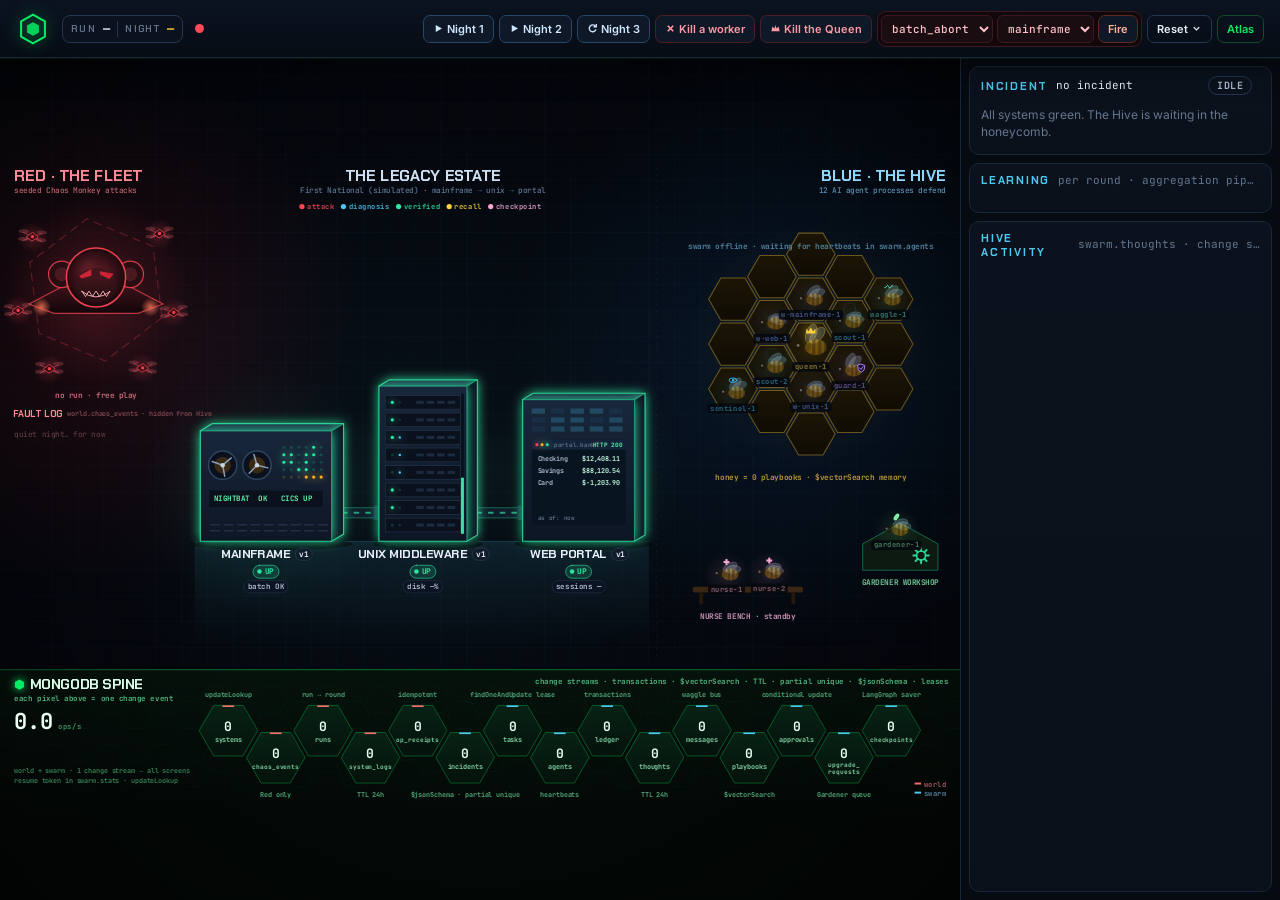
==== warroom/static/index.html @ 61276085 "War room: "Kill the Queen" button Next to "Kill a worker": POSTs /api/kill with {"agent": <queen hol" ====
<!doctype html>
<html lang="en">
<head>
<meta charset="utf-8">
<meta name="viewport" content="width=device-width, initial-scale=1">
<title>Legacy Siege · War Room</title>
<link rel="icon" href="data:image/svg+xml,%3Csvg xmlns='http://www.w3.org/2000/svg' viewBox='0 0 32 32'%3E%3Cpath d='M16 2l12 7v14l-12 7-12-7V9z' fill='%2300ed64'/%3E%3C/svg%3E">
<link rel="stylesheet" href="style.css">
</head>
<body>
<header id="topbar">
  <div class="brand">
    <svg class="logo" viewBox="0 0 40 40" aria-hidden="true">
      <path d="M20 3l14 8v18l-14 8-14-8V11z" fill="none" stroke="currentColor" stroke-width="2.4"/>
      <path d="M20 12l7 4v8l-7 4-7-4v-8z" fill="currentColor" opacity=".85"/>
    </svg>
    <div>
      <div class="title">LEGACY SIEGE</div>
      <div class="subtitle">The Hive vs the Chaos Monkey &middot; every state change flows through MongoDB</div>
    </div>
  </div>
  <div class="runchip" id="runchip"><span class="lbl">RUN</span><span id="run-id">&mdash;</span><span class="sep"></span><span class="lbl">NIGHT</span><span id="run-round">&mdash;</span><span id="run-scn" class="scn"></span></div>
  <div class="conn" id="conn"><i></i><span id="conn-text">connecting&hellip;</span></div>
  <nav class="controls">
    <button data-scn="bank-night-1" class="btn night"><svg class="ico" viewBox="0 0 16 16" aria-hidden="true"><path d="M4 3l9 5-9 5z" fill="currentColor"/></svg> Night 1</button>
    <button data-scn="bank-night-2" class="btn night"><svg class="ico" viewBox="0 0 16 16" aria-hidden="true"><path d="M4 3l9 5-9 5z" fill="currentColor"/></svg> Night 2</button>
    <button data-scn="bank-night-3" class="btn night"><svg class="ico" viewBox="0 0 16 16" aria-hidden="true"><path d="M12.5 5A5 5 0 1 0 13 9.5" stroke="currentColor" stroke-width="2" fill="none"/><path d="M13.5 1.5v4h-4" stroke="currentColor" stroke-width="2" fill="none"/></svg> Night 3 <small>replay</small></button>
    <button id="btn-kill" class="btn kill" title="SIGKILL the worker that just sent a step"><svg class="ico" viewBox="0 0 16 16" aria-hidden="true"><path d="M4 4l8 8M12 4l-8 8" stroke="currentColor" stroke-width="2.4" fill="none"/></svg> Kill a worker</button>
    <button id="btn-kill-queen" class="btn kill" title="SIGKILL the queen holding the crown; the standby queen should take over"><svg class="ico" viewBox="0 0 16 16" aria-hidden="true"><path d="M2 12l1.5-7 3 3L8 3l1.5 5 3-3L14 12z" fill="currentColor"/></svg> Kill the Queen</button>
    <div class="launcher">
      <select id="fault-sel" aria-label="fault"></select>
      <select id="target-sel" aria-label="target"></select>
      <button id="btn-fire" class="btn fire">Fire</button>
    </div>
    <div class="menu">
      <button class="btn ghost" id="btn-reset">Reset <svg class="ico" viewBox="0 0 16 16" aria-hidden="true"><path d="M4 6l4 4 4-4" stroke="currentColor" stroke-width="2" fill="none"/></svg></button>
      <div class="menu-pop" id="reset-pop">
        <button data-reset="next_round">Next round <small>keep playbooks + history</small></button>
        <button data-reset="full">Full reset <small>wipe everything</small></button>
      </div>
    </div>
    <button class="btn ghost atlas" id="btn-atlas">Atlas</button>
  </nav>
</header>

<main id="main">
  <section id="stage-wrap">
    <canvas id="stage"></canvas>
    <div id="captions" aria-live="polite"></div>
    <div id="tooltip" class="tooltip"></div>
  </section>

  <aside id="panel">
    <section class="card" id="incident-card">
      <div class="card-h"><span class="kicker">INCIDENT</span><span id="inc-id" class="mono">no incident</span><span id="inc-status" class="pill">idle</span><span id="inc-timer" class="timer mono"></span></div>
      <div id="inc-body" class="inc-body"><div class="empty">All systems green. The Hive is waiting in the honeycomb.</div></div>
    </section>
    <section class="card" id="recall-card" hidden>
      <div class="card-h"><span class="kicker gold">RECALL</span><span class="mono dim">$vectorSearch &middot; playbook_vec</span><span id="recall-used" class="pill"></span></div>
      <div id="recall-body"></div>
    </section>
    <section class="card" id="learn-card">
      <div class="card-h"><span class="kicker">LEARNING</span><span class="mono dim">per round &middot; aggregation pipeline</span><span id="speedup" class="pill"></span></div>
      <div id="learn-body"></div>
    </section>
    <section class="card" id="garden-card" hidden>
      <div class="card-h"><span class="kicker green">GARDENER</span><span id="upg-id" class="mono"></span><span id="upg-status" class="pill"></span></div>
      <div id="garden-body"></div>
    </section>
    <section class="card grow" id="activity-card">
      <div class="card-h"><span class="kicker">HIVE ACTIVITY</span><span class="mono dim">swarm.thoughts &middot; change stream</span></div>
      <ol id="activity"></ol>
    </section>
  </aside>
</main>

<div id="modal" class="modal" hidden>
  <div class="modal-box">
    <div class="modal-kicker" id="apr-kicker">QUEEN REQUESTS APPROVAL</div>
    <div class="modal-title" id="apr-title"></div>
    <div class="modal-desc" id="apr-desc"></div>
    <div class="modal-risk" id="apr-risk"></div>
    <div class="modal-meta" id="apr-meta"></div>
    <div class="modal-note" id="apr-note"></div>
    <div class="modal-actions">
      <button class="btn approve" id="apr-yes">Approve</button>
      <button class="btn deny" id="apr-no">Deny</button>
    </div>
    <div class="modal-foot mono">Beekeeper decision &rarr; <b>updateOne({_id, status:"pending"}, {$set:{status}})</b></div>
  </div>
</div>

<aside id="drawer" class="drawer" hidden>
  <div class="drawer-h"><div><div class="kicker">MongoDB DOCUMENT</div><div id="drawer-title" class="mono"></div></div><button class="x" id="drawer-x" aria-label="close">&times;</button></div>
  <div id="drawer-q" class="mono dim drawer-q"></div>
  <pre id="drawer-json" class="json"></pre>
</aside>

<div id="atlas" class="atlas-ov" hidden>
  <div class="atlas-h"><div><div class="kicker">MongoDB ATLAS &middot; LIVE COLLECTIONS</div><div class="atlas-sub mono" id="atlas-sub"></div></div><button class="x" id="atlas-x" aria-label="close">&times;</button></div>
  <div id="atlas-grid" class="atlas-grid"></div>
</div>

<script type="module" src="app.js"></script>
</body>
</html>
---- warroom/static/style.css ----
/* Legacy Siege war room — dark cinematic ops look. Fonts are vendored (no CDN). */
@font-face { font-family: "Inter"; font-weight: 400; src: url(vendor/fonts/inter-latin-400-normal.woff2) format("woff2"); font-display: swap; }
@font-face { font-family: "Inter"; font-weight: 500; src: url(vendor/fonts/inter-latin-500-normal.woff2) format("woff2"); font-display: swap; }
@font-face { font-family: "Inter"; font-weight: 600; src: url(vendor/fonts/inter-latin-600-normal.woff2) format("woff2"); font-display: swap; }
@font-face { font-family: "Inter"; font-weight: 700; src: url(vendor/fonts/inter-latin-700-normal.woff2) format("woff2"); font-display: swap; }
@font-face { font-family: "Inter"; font-weight: 800; src: url(vendor/fonts/inter-latin-800-normal.woff2) format("woff2"); font-display: swap; }
@font-face { font-family: "JetBrains Mono"; font-weight: 400; src: url(vendor/fonts/jetbrains-mono-latin-400-normal.woff2) format("woff2"); font-display: swap; }
@font-face { font-family: "JetBrains Mono"; font-weight: 500; src: url(vendor/fonts/jetbrains-mono-latin-500-normal.woff2) format("woff2"); font-display: swap; }
@font-face { font-family: "JetBrains Mono"; font-weight: 700; src: url(vendor/fonts/jetbrains-mono-latin-700-normal.woff2) format("woff2"); font-display: swap; }
@font-face { font-family: "Chakra Petch"; font-weight: 500; src: url(vendor/fonts/chakra-petch-latin-500-normal.woff2) format("woff2"); font-display: swap; }
@font-face { font-family: "Chakra Petch"; font-weight: 600; src: url(vendor/fonts/chakra-petch-latin-600-normal.woff2) format("woff2"); font-display: swap; }
@font-face { font-family: "Chakra Petch"; font-weight: 700; src: url(vendor/fonts/chakra-petch-latin-700-normal.woff2) format("woff2"); font-display: swap; }

:root {
  --bg: #04070d;
  --bg2: #0a111c;
  --panel: #0b121d;
  --panel2: #0f1826;
  --line: #1a2738;
  --line2: #243650;
  --ink: #e8eef8;
  --ink2: #a9b8cc;
  --muted: #64768e;
  --red: #ff4757;
  --red2: #ff7a59;
  --amber: #ffb020;
  --green: #2ee6a0;
  --mongo: #00ed64;
  --blue: #4cc9f0;
  --violet: #b388ff;
  --gold: #ffd23f;
  --display: "Chakra Petch", "Inter", system-ui, sans-serif;
  --ui: "Inter", system-ui, -apple-system, "Segoe UI", sans-serif;
  --mono: "JetBrains Mono", ui-monospace, "Liberation Mono", monospace;
  --topbar: 58px;
  --panel-w: clamp(340px, 23vw, 450px);
  color-scheme: dark;
}

* { box-sizing: border-box; }
html, body { margin: 0; height: 100%; background: var(--bg); color: var(--ink); font: 13px/1.4 var(--ui); overflow: hidden; }
button, select { font: inherit; color: inherit; }
.mono { font-family: var(--mono); }
.dim { color: var(--muted); }
[hidden] { display: none !important; }

/* ---------------------------------------------------------------- top bar */
#topbar {
  height: var(--topbar); display: flex; align-items: center; gap: 18px; padding: 0 16px;
  background: linear-gradient(180deg, #0b1320, #070c15); border-bottom: 1px solid var(--line);
  box-shadow: 0 1px 0 rgba(0, 237, 100, .08), 0 8px 30px rgba(0, 0, 0, .5); position: relative; z-index: 5;
}
.brand { display: flex; align-items: center; gap: 10px; min-width: 0; }
.logo { width: 34px; height: 34px; color: var(--mongo); filter: drop-shadow(0 0 8px rgba(0, 237, 100, .5)); flex: none; }
.title { font: 700 22px/1 var(--display); letter-spacing: .16em; white-space: nowrap; }
.subtitle { font-size: 11px; color: var(--muted); margin-top: 3px; white-space: nowrap; }
.runchip {
  display: flex; align-items: center; gap: 7px; padding: 6px 12px; border: 1px solid var(--line2); border-radius: 8px;
  background: var(--panel); font: 600 14px var(--mono); white-space: nowrap;
}
.runchip .lbl { font: 600 10px var(--display); letter-spacing: .14em; color: var(--muted); }
.runchip .sep { width: 1px; height: 16px; background: var(--line2); }
.runchip .scn { color: var(--muted); font-size: 11px; font-weight: 400; }
.runchip #run-round { color: var(--gold); }
.conn { display: flex; align-items: center; gap: 7px; font: 500 11px var(--mono); color: var(--muted); white-space: nowrap; }
.conn i { width: 9px; height: 9px; border-radius: 50%; background: var(--muted); }
.conn.live i { background: var(--mongo); box-shadow: 0 0 10px var(--mongo); animation: blink 2s infinite; }
.conn.live { color: #9be8bc; }
.conn.down i { background: var(--red); }
@keyframes blink { 50% { opacity: .45; } }

.controls { margin-left: auto; display: flex; align-items: center; gap: 8px; }
.btn {
  border: 1px solid var(--line2); background: var(--panel2); padding: 7px 12px; border-radius: 7px; cursor: pointer;
  font: 600 12px var(--ui); white-space: nowrap; transition: background .15s, border-color .15s, box-shadow .15s;
}
.btn small { font-weight: 400; color: var(--muted); }
.btn .ico { width: 11px; height: 11px; vertical-align: -1px; }
.btn:hover { border-color: #3a5577; background: #142236; }
.btn:active { transform: translateY(1px); }
.btn.night { border-color: #27466a; color: #cfe6ff; }
.btn.kill { border-color: #4a2026; color: #ff9aa4; }
.btn.kill.armed { border-color: var(--red); color: #fff; background: #3a0d14; box-shadow: 0 0 0 1px var(--red), 0 0 22px rgba(255, 71, 87, .55); animation: armed 1s infinite; }
@keyframes armed { 50% { box-shadow: 0 0 0 1px var(--red), 0 0 6px rgba(255, 71, 87, .3); } }
.btn.fire { border-color: #5a2a1c; color: #ffb199; }
.btn.ghost { background: transparent; }
.btn.atlas { color: var(--mongo); border-color: #13492c; }
.launcher { display: flex; gap: 4px; padding: 3px; border: 1px solid #3a1a1f; border-radius: 9px; background: #12080c; }
.launcher select { background: #1a0d12; border: 1px solid #3a1a1f; border-radius: 6px; padding: 5px 6px; font: 500 11px var(--mono); color: #ffc2c8; }
.menu { position: relative; }
.menu-pop { position: absolute; right: 0; top: calc(100% + 6px); background: var(--panel2); border: 1px solid var(--line2); border-radius: 9px; padding: 5px; display: none; min-width: 230px; box-shadow: 0 10px 30px rgba(0,0,0,.6); }
.menu.open .menu-pop { display: block; }
.menu-pop button { display: block; width: 100%; text-align: left; padding: 8px 10px; background: none; border: 0; border-radius: 6px; cursor: pointer; font-weight: 600; }
.menu-pop button small { display: block; font-weight: 400; color: var(--muted); }
.menu-pop button:hover { background: #18273b; }

/* ---------------------------------------------------------------- layout */
#main { display: flex; height: calc(100% - var(--topbar)); }
#stage-wrap { position: relative; flex: 1; min-width: 0; overflow: hidden; background: radial-gradient(ellipse at 50% 35%, #0b1626 0%, #05090f 70%); }
#stage { position: absolute; inset: 0; width: 100%; height: 100%; display: block; cursor: default; }
#panel { width: var(--panel-w); flex: none; display: flex; flex-direction: column; gap: 8px; padding: 8px; background: #060a11; border-left: 1px solid var(--line); overflow: hidden; }

/* ---------------------------------------------------------------- captions */
#captions { position: absolute; left: 0; right: 0; top: 14px; display: flex; flex-direction: column; align-items: center; gap: 6px; pointer-events: none; z-index: 3; }
.caption {
  font: 700 19px/1.1 var(--display); letter-spacing: .08em; padding: 9px 20px 9px 16px; border-radius: 6px; text-transform: uppercase;
  background: rgba(5, 9, 15, .96); border: 1px solid var(--line2); border-left: 4px solid var(--c, var(--blue)); color: #fff;
  box-shadow: 0 10px 40px rgba(0, 0, 0, .55), 0 0 30px color-mix(in srgb, var(--c, var(--blue)) 25%, transparent);
  animation: capIn .35s cubic-bezier(.2, 1.4, .4, 1) both; display: flex; align-items: baseline; gap: 12px; max-width: 90%;
}
.caption small { font: 500 12px var(--mono); letter-spacing: 0; text-transform: none; color: var(--ink2); }
.caption.out { animation: capOut .5s ease-in both; }
@keyframes capIn { from { opacity: 0; transform: translateY(-14px) scale(.96); } }
@keyframes capOut { to { opacity: 0; transform: translateY(-10px); } }

.tooltip { position: absolute; pointer-events: none; z-index: 4; background: rgba(8, 13, 22, .95); border: 1px solid var(--line2); border-radius: 6px; padding: 6px 9px; font: 500 11px var(--mono); color: var(--ink); opacity: 0; transition: opacity .1s; white-space: nowrap; }
.tooltip.on { opacity: 1; }

/* ---------------------------------------------------------------- cards */
.card { background: linear-gradient(180deg, var(--panel), #09101a); border: 1px solid var(--line); border-radius: 10px; padding: 9px 11px; flex: 0 1 auto; min-height: 0; position: relative; overflow: hidden; }
.card.grow { flex: 1 1 0; min-height: 96px; display: flex; flex-direction: column; overflow: hidden; }
.card-h { display: flex; align-items: center; gap: 8px; margin-bottom: 8px; font-size: 12px; min-width: 0; }
.card-h .mono { font-size: 11px; white-space: nowrap; overflow: hidden; text-overflow: ellipsis; }
.kicker { font: 700 11px var(--display); letter-spacing: .16em; color: var(--blue); }
.kicker.gold { color: var(--gold); }
.kicker.green { color: var(--green); }
.pill { margin-left: auto; font: 600 10px var(--mono); padding: 2px 8px; border-radius: 99px; border: 1px solid var(--line2); color: var(--ink2); text-transform: uppercase; letter-spacing: .04em; white-space: nowrap; }
.pill:empty { display: none; }
.pill.red { color: #ffd0d4; border-color: #7a2430; background: #2a0b10; }
.pill.amber { color: #ffe2a8; border-color: #6e4c10; background: #261a05; }
.pill.green { color: #c8ffe6; border-color: #145c40; background: #06231a; }
.pill.blue { color: #cdeeff; border-color: #1d4d68; background: #071d2a; }
.pill.gold { color: #fff1b8; border-color: #6b5713; background: #241d05; }
.timer { color: var(--ink2); font-size: 12px; }
.empty { color: var(--muted); font-size: 12px; padding: 4px 0; }

/* incident */
.inc-line { display: flex; flex-wrap: wrap; align-items: center; gap: 5px; color: var(--ink2); font-size: 13px; margin-bottom: 4px; }
.inc-line b { color: var(--ink); font-weight: 600; }
.chip { font: 600 11.5px var(--mono); padding: 1px 7px; border-radius: 5px; background: #111c2b; border: 1px solid var(--line2); color: var(--ink2); }
.chip.root { color: #ffd0d4; border-color: #7a2430; background: #22090d; }
.chip.walk { color: #cdeeff; border-color: #1d4d68; background: #08202e; }
.chip.skip { color: #fff1b8; border-color: #6b5713; background: #241d05; text-decoration: line-through; opacity: .8; }
.arrow { color: var(--muted); font-size: 11px; }
.handoff { margin: 6px 0 2px; font: 500 11px var(--mono); color: #f9c6e4; background: #1e0b18; border: 1px solid #5a2348; padding: 5px 8px; border-radius: 6px; }
.steps { list-style: none; margin: 6px 0 0; padding: 0; display: flex; flex-direction: column; gap: 4px; }
.step { position: relative; display: grid; grid-template-columns: 22px 1fr auto; gap: 1px 8px; align-items: center; padding: 5px 8px; border-radius: 7px; background: #0d1623; border: 1px solid var(--line); cursor: pointer; transition: border-color .3s, background .3s; overflow: hidden; }
.step:hover { border-color: #345; }
.step .n { font: 700 12px var(--mono); color: var(--muted); text-align: center; }
.step .op { font: 700 13px var(--mono); color: var(--ink); white-space: nowrap; overflow: hidden; text-overflow: ellipsis; }
.step .op i { font-style: normal; color: var(--muted); font-weight: 400; }
.step .track { display: flex; align-items: center; gap: 3px; }
.step .dot { width: 9px; height: 9px; border-radius: 50%; border: 1.5px solid #2b3e56; }
.step .dot.on { background: var(--blue); border-color: var(--blue); }
.step .dot.ok { background: var(--green); border-color: var(--green); box-shadow: 0 0 8px var(--green); }
.step .dot.bad { background: var(--red); border-color: var(--red); }
.step .bar { width: 10px; height: 1.5px; background: #2b3e56; }
.step .meta { grid-column: 2 / 4; font: 500 10.5px var(--mono); color: var(--muted); display: flex; gap: 8px; flex-wrap: wrap; }
.step .meta .destr { color: #ffb199; }
.step .meta .lie { color: var(--red); font-weight: 700; }
.step .lie-tag { font: 700 9.5px var(--mono); color: #ff8a95; border: 1px solid #7a2430; background: #2a0b10; border-radius: 4px; padding: 0 5px; margin-left: 6px; }
.step .ev { grid-column: 2 / 4; font: 500 10.5px var(--mono); color: #9ff3cf; background: #062018; border: 1px solid #0f4733; border-radius: 4px; padding: 2px 6px; white-space: nowrap; overflow: hidden; text-overflow: ellipsis; }
.step.verified { border-color: #145c40; background: #071a14; }
.step.sent { border-color: #1d4d68; }
.step.failed { border-color: #7a2430; }
.step.flash { animation: stepflash 1.2s ease-out; }
@keyframes stepflash { 0% { box-shadow: 0 0 0 2px var(--green), 0 0 30px var(--green); } }
.stamp {
  position: absolute; right: 10px; top: 50%; transform: translateY(-50%) rotate(-9deg);
  font: 700 21px/1 var(--display); letter-spacing: .06em; color: var(--red); border: 3px solid var(--red); border-radius: 6px;
  padding: 4px 10px; background: rgba(40, 4, 10, .85); text-shadow: 0 0 10px rgba(255, 71, 87, .7); box-shadow: 0 0 24px rgba(255, 71, 87, .45), inset 0 0 12px rgba(255, 71, 87, .3);
  animation: stamp .45s cubic-bezier(.3, 1.8, .5, 1) both; pointer-events: none; z-index: 2; white-space: nowrap;
}
.stamp.fade { animation: stampfade .8s ease-in both; }
@keyframes stamp { 0% { opacity: 0; transform: translateY(-50%) rotate(-20deg) scale(3.2); } 60% { opacity: 1; } }
@keyframes stampfade { to { opacity: .0; transform: translateY(-50%) rotate(-9deg) scale(.9); } }
.shake { animation: shake .35s; }
@keyframes shake { 20% { transform: translateX(-4px); } 40% { transform: translateX(4px); } 60% { transform: translateX(-2px); } 80% { transform: translateX(2px); } }

.quiet { padding: 2px 0 4px; }
.quiet .q-big { font: 700 20px var(--display); color: var(--green); letter-spacing: .04em; }
.quiet .q-sub { font: 500 11.5px var(--mono); color: var(--ink2); margin-top: 3px; }
.quiet .q-last { font: 500 11px var(--mono); color: var(--muted); margin-top: 3px; }

/* recall */
.recall-q { font: 500 11px var(--mono); color: var(--ink); background: #0d1623; border: 1px solid var(--line); border-radius: 6px; padding: 5px 8px; margin-bottom: 5px; white-space: nowrap; overflow: hidden; text-overflow: ellipsis; }
.recall-q b { color: var(--gold); font-weight: 600; }
.recall-f { font: 500 10.5px var(--mono); color: var(--muted); margin-bottom: 6px; white-space: nowrap; overflow: hidden; text-overflow: ellipsis; }
.hits { display: flex; flex-direction: column; gap: 3px; }
.hit { display: grid; grid-template-columns: 78px 1fr 46px auto; gap: 8px; align-items: center; font: 500 11px var(--mono); cursor: pointer; }
.hit .sb { height: 6px; border-radius: 3px; background: #172334; overflow: hidden; }
.hit .sb i { display: block; height: 100%; background: linear-gradient(90deg, #8a6d10, var(--gold)); border-radius: 3px; }
.hit.stale .sb i { background: #3b4656; }
.hit .tag { font-size: 10px; color: var(--muted); }
.hit .tag.ok { color: var(--green); }
.hit .tag.no { color: var(--red2); }
.recall-none { font: 500 11px var(--mono); color: var(--muted); }

/* learning */
#learn-body { display: grid; grid-template-columns: 1fr 1fr 1fr; gap: 6px; }
.tile { background: #0a121d; border: 1px solid var(--line); border-radius: 8px; padding: 6px 8px 5px; min-width: 0; }
.tile h4 { margin: 0; display: flex; justify-content: space-between; gap: 4px; font: 700 10px var(--display); letter-spacing: .1em; color: var(--muted); white-space: nowrap; }
.tile h4 em { font: 700 10px var(--mono); font-style: normal; color: var(--gold); letter-spacing: 0; }
.tile .big { font: 700 19px/1.25 var(--mono); color: var(--ink); white-space: nowrap; margin: 2px 0 0; overflow: hidden; text-overflow: clip; }
.tile .fx { font: 700 11px var(--mono); color: var(--gold); margin-bottom: 4px; white-space: nowrap; }
.tile .big s { color: var(--muted); font-size: 13px; text-decoration-thickness: 1.5px; }
.tile .big .arrow { font-size: 12px; margin: 0 3px; }
.tile .bars { display: flex; align-items: flex-end; gap: 4px; height: 26px; border-bottom: 1px solid #243650; }
.tile .bars span { position: relative; flex: 1; max-width: 26px; border-radius: 3px 3px 0 0; }
.tile .bars span b { position: absolute; left: 0; right: 0; bottom: -13px; text-align: center; font: 600 9px var(--mono); color: var(--muted); }
#learn-card { padding-bottom: 16px; }
.mini h4 { margin: 0 0 2px; font: 600 10px var(--display); letter-spacing: .12em; color: var(--muted); }
.mini svg { width: 100%; height: 66px; display: block; overflow: visible; }
.mini text { font: 600 10px var(--mono); fill: var(--ink2); }
.mini text.val { fill: var(--ink); font-size: 11px; }
.mini text.ax { fill: var(--muted); font-weight: 500; }

/* gardener */
.upg-steps { display: flex; gap: 2px; margin-bottom: 7px; }
.upg-steps span { flex: 1; font: 600 8.5px var(--mono); text-transform: uppercase; text-align: center; padding: 3px 0; border-radius: 3px; background: #0f1826; color: #4b5d74; letter-spacing: .02em; }
.upg-steps span.done { background: #0b2a1e; color: #8ff0c5; }
.upg-steps span.now { background: var(--green); color: #032015; box-shadow: 0 0 12px rgba(46, 230, 160, .5); }
.upg-line { display: flex; gap: 8px; align-items: center; font: 500 11px var(--mono); color: var(--ink2); margin-bottom: 6px; flex-wrap: wrap; }
.ver { font: 700 13px var(--mono); padding: 1px 8px; border-radius: 5px; background: #111c2b; border: 1px solid var(--line2); }
.ver.new { color: #032015; background: var(--green); border-color: var(--green); }
.diff { margin: 0; font: 500 10.5px/1.4 var(--mono); background: #070c14; border: 1px solid var(--line); border-radius: 6px; padding: 5px 8px; max-height: 108px; overflow: hidden; white-space: pre; }
.diff .add { color: #8ff0c5; }
.diff .del { color: #ff9aa4; }
.diff .hunk { color: var(--blue); }

/* activity */
#activity { list-style: none; margin: 0; padding: 0 2px 0 0; overflow: hidden; display: flex; flex-direction: column; gap: 4px; flex: 1; }
#activity li { display: grid; grid-template-columns: 18px 1fr; gap: 1px 7px; align-items: start; padding: 5px 6px; border-radius: 6px; background: #0b131e; border-left: 2px solid var(--c, #345); animation: actIn .4s ease-out both; }
#activity li .ic { grid-row: 1 / 3; color: var(--c, var(--ink2)); display: flex; justify-content: center; padding-top: 2px; }
#activity li .hd { display: flex; justify-content: space-between; gap: 8px; align-items: baseline; }
#activity li .who { font: 700 11.5px/16px var(--mono); color: var(--c, var(--ink2)); white-space: nowrap; }
#activity li .txt { font-size: 13px; color: var(--ink); line-height: 1.35; }
#activity li .t { font: 500 9.5px var(--mono); color: var(--muted); }
#activity li.reject { background: #1e070b; }
#activity li.reject .txt { color: #ffc2c8; font-weight: 600; }
#activity li.verify .txt { color: #c8ffe6; }
#activity li.recall { background: #1d1806; }
@keyframes actIn { from { opacity: 0; transform: translateX(16px); background: #1a2a40; } }

/* ---------------------------------------------------------------- modal */
.modal { position: fixed; inset: 0; z-index: 20; display: grid; place-items: center; background: radial-gradient(ellipse at center, rgba(40, 30, 0, .45), rgba(0, 0, 0, .35)); animation: fadeIn .25s; }
.modal-box { width: min(640px, 92vw); background: linear-gradient(180deg, #17130a, #0b0905); border: 2px solid var(--gold); border-radius: 14px; padding: 26px 30px 18px; box-shadow: 0 0 0 6px rgba(255, 210, 63, .08), 0 0 80px rgba(255, 210, 63, .35), 0 30px 80px rgba(0, 0, 0, .7); animation: pop .4s cubic-bezier(.2, 1.5, .4, 1); }
.modal-kicker { font: 700 13px var(--display); letter-spacing: .2em; color: var(--gold); }
.modal-title { font: 700 30px/1.2 var(--display); margin: 10px 0 6px; }
.modal-title em { font-style: normal; color: var(--gold); }
.modal-title code { font: 700 28px var(--mono); color: var(--gold); }
.modal-title .on { color: var(--ink2); font-size: 22px; white-space: nowrap; }
.modal-desc { font: 500 16px/1.35 var(--ui); color: var(--ink); margin-bottom: 10px; }
.modal-desc:empty, .modal-risk:empty { display: none; }
.modal-risk { font: 500 13px/1.4 var(--mono); color: #ffcfb8; background: #2a1208; border: 1px solid #6b3216; border-radius: 7px; padding: 7px 10px; margin-bottom: 10px; }
.modal-risk b { color: #ff9a6b; margin-right: 6px; letter-spacing: .1em; }
.modal-meta .ok { color: var(--green); }
.modal-note { margin-top: 10px; font: 600 13px var(--ui); color: #ffe7a0; }
.modal-meta { font: 500 12px var(--mono); color: var(--ink2); display: flex; flex-wrap: wrap; gap: 6px 14px; }
.modal-meta .risk { color: #ffb199; }
.modal-actions { display: flex; gap: 12px; margin-top: 22px; }
.modal-actions .btn { flex: 1; padding: 13px; font: 700 16px var(--display); letter-spacing: .1em; text-transform: uppercase; }
.btn.approve { background: #0b3a26; border-color: var(--green); color: #c8ffe6; box-shadow: 0 0 20px rgba(46, 230, 160, .3); }
.btn.approve:hover { background: #0f5236; }
.btn.deny { background: #2f0b11; border-color: #8a2a36; color: #ffc2c8; }
.modal-foot { margin-top: 14px; font-size: 10.5px; color: var(--muted); }
.modal-foot b { color: var(--ink2); font-weight: 500; }
@keyframes pop { from { transform: scale(.85); opacity: 0; } }
@keyframes fadeIn { from { opacity: 0; } }

/* ---------------------------------------------------------------- inspector drawer */
.drawer { position: fixed; right: 0; top: var(--topbar); bottom: 0; width: min(560px, 96vw); z-index: 15; background: #070c14; border-left: 1px solid var(--line2); box-shadow: -20px 0 60px rgba(0, 0, 0, .6); display: flex; flex-direction: column; animation: slideIn .25s ease-out; }
@keyframes slideIn { from { transform: translateX(40px); opacity: 0; } }
.drawer-h { display: flex; justify-content: space-between; align-items: flex-start; padding: 14px 16px 6px; }
.drawer-h .kicker { color: var(--mongo); }
#drawer-title { font-size: 15px; margin-top: 3px; }
.drawer-q { padding: 0 16px 8px; font-size: 11px; border-bottom: 1px solid var(--line); }
.x { background: none; border: 1px solid var(--line2); color: var(--ink2); width: 30px; height: 30px; border-radius: 7px; font-size: 18px; cursor: pointer; }
.json { flex: 1; margin: 0; padding: 12px 16px 30px; overflow: auto; font: 500 12px/1.5 var(--mono); color: var(--ink2); white-space: pre-wrap; word-break: break-word; }
.json .k { color: #8fc7ff; }
.json .s { color: #b6f0c8; }
.json .n { color: var(--gold); }
.json .b { color: var(--violet); }
.json .z { color: var(--muted); }

/* ---------------------------------------------------------------- atlas overlay */
.atlas-ov { position: fixed; inset: var(--topbar) 0 0 0; z-index: 16; background: rgba(3, 6, 10, .96); display: flex; flex-direction: column; animation: fadeIn .2s; }
.atlas-h { display: flex; justify-content: space-between; padding: 16px 20px 10px; }
.atlas-h .kicker { color: var(--mongo); font-size: 14px; }
.atlas-sub { color: var(--muted); font-size: 11px; margin-top: 4px; }
.atlas-grid { flex: 1; overflow: auto; padding: 4px 20px 20px; display: grid; grid-template-columns: repeat(auto-fill, minmax(330px, 1fr)); gap: 10px; align-content: start; }
.acoll { background: var(--panel); border: 1px solid var(--line); border-radius: 10px; padding: 10px 12px; cursor: pointer; }
.acoll:hover { border-color: #13492c; }
.acoll h3 { margin: 0; display: flex; align-items: baseline; gap: 8px; font: 600 14px var(--mono); }
.acoll h3 .db { font-size: 10px; color: var(--muted); font-weight: 500; }
.acoll h3 .cnt { margin-left: auto; color: var(--mongo); font-size: 18px; }
.acoll .ix { display: flex; flex-wrap: wrap; gap: 4px; margin: 6px 0; }
.acoll .ix span { font: 500 10px var(--mono); padding: 1px 6px; border-radius: 4px; background: #0d1a14; border: 1px solid #143a26; color: #9be8bc; }
.acoll .ix span.vec { background: #241d05; border-color: #6b5713; color: #fff1b8; }
.acoll .ix span.val { background: #1b1030; border-color: #3d2a6a; color: #d7c4ff; }
.acoll pre { margin: 0; max-height: 120px; overflow: hidden; font: 500 10px/1.35 var(--mono); color: var(--muted); white-space: pre-wrap; word-break: break-all; }

/* ---------------------------------------------------------------- smaller screens */
@media (max-width: 1600px) {
  .subtitle { display: none; }
  .runchip .scn { display: none; }
}
@media (max-width: 1500px) {
  .caption { font-size: 15px; padding: 7px 14px 7px 12px; }
  .caption small { font-size: 11px; }
  .tile .big { font-size: 16px; }
  .tile .big s, .tile .big .arrow { display: none; }
  .tile .fx { font-size: 10px; }
  #topbar { gap: 12px; }
  .btn { padding: 6px 9px; font-size: 11px; }
  .btn small { display: none; }
  .title { font-size: 19px; letter-spacing: .12em; }
  .conn span { display: none; }
  .launcher select { max-width: 112px; }
}
@media (max-width: 1300px) {
  .brand > div { display: none; }
  .runchip { padding: 5px 8px; font-size: 12px; }
  :root { --panel-w: 320px; }
  .controls { gap: 5px; }
}

/* ---------------------------------------------------------------- AI second opinion (Claude proposes, policy disposes) */
.kicker.violet { color: var(--violet); white-space: nowrap; }
.pill.violet { color: #e7dcff; border-color: #4b3780; background: #170f2b; }
.pill.violet.pulse { animation: aipulse 1.1s ease-in-out infinite; }
@keyframes aipulse { 50% { opacity: .45; } }
.ai-card { border-color: #33275a; }
.ai-flow { font: 600 10.5px var(--mono); color: var(--muted); letter-spacing: .02em; margin-bottom: 6px; white-space: nowrap; overflow: hidden; text-overflow: ellipsis; }
.ai-flow b { color: var(--violet); font-weight: 700; } .ai-flow i { font-style: normal; color: var(--ink2); }
.ai-hyp { font: 500 13.5px/1.35 var(--ui); color: var(--ink); border-left: 3px solid var(--violet); padding: 1px 0 1px 9px; margin-bottom: 6px;
  display: -webkit-box; -webkit-line-clamp: 2; -webkit-box-orient: vertical; overflow: hidden; }
.ai-root { display: flex; align-items: center; gap: 7px; font: 600 12px var(--mono); margin-bottom: 6px; flex-wrap: wrap; }
.ai-ops { list-style: none; margin: 0; padding: 0; display: flex; flex-direction: column; gap: 3px; }
.ai-op { display: grid; grid-template-columns: 22px 1fr auto; column-gap: 7px; align-items: baseline; font: 600 13px var(--mono); color: var(--ink); }
.ai-op .mk { font: 800 16px/1 var(--mono); text-align: center; align-self: center; display: flex; justify-content: center; }
.ai-op.agree .mk, .ai-root .ok { color: var(--green); }
.ai-op.overruled .mk, .ai-root .bad { color: var(--red); }
.ai-op.missed .mk { color: var(--blue); }
.ai-op.overruled .nm { color: #ffc2c8; text-decoration: line-through; text-decoration-color: rgba(255, 71, 87, .7); }
.ai-op.missed .nm { color: #cdeeff; }
.ai-op .nm i { font-style: normal; color: var(--muted); font-weight: 500; }
.ai-op .tg { font: 600 9.5px var(--mono); text-transform: uppercase; letter-spacing: .04em; color: var(--gold); white-space: nowrap; }
.ai-op.missed .tg { color: var(--blue); }
.ai-op .why { grid-column: 2 / 4; font: 500 12px/1.3 var(--ui); color: #ff9aa4; }
.ai-op.agree .why { color: var(--muted); }
.ai-off { font: 500 12px var(--mono); color: var(--muted); }
.ai-chips { display: flex; flex-wrap: wrap; gap: 4px 5px; margin-bottom: 4px; }
.ai-chip { display: inline-flex; align-items: baseline; gap: 5px; font: 600 12px var(--mono); padding: 2px 7px; border-radius: 6px; border: 1px solid #145c40; background: #06231a; color: #c8ffe6; white-space: nowrap; }
.ai-chip i { font-style: normal; color: #6fbf9a; font-weight: 500; }
.ai-chip b { font: 700 9px var(--mono); text-transform: uppercase; letter-spacing: .04em; color: var(--gold); }
.ai-chip.add { border-color: #1d4d68; background: #071d2a; color: #cdeeff; }
.ai-chip.add i { color: #6fa6c4; } .ai-chip.add b { color: var(--blue); }
.ai-op.overruled { background: #1f0a10; border: 1px solid #5a1c26; border-radius: 6px; padding: 3px 7px 4px 2px; }
.ai-op.overruled .tg { color: var(--red); }
#ai-verdict { font-size: 11.5px; padding: 3px 10px; }
.ai-cites { display: flex; flex-wrap: wrap; align-items: baseline; gap: 3px 4px; margin-bottom: 5px; font: 500 10.5px var(--mono); }
.ai-cite { padding: 0 5px; border-radius: 4px; border: 1px solid #33275a; color: #e7dcff; background: #140e24; cursor: help; white-space: nowrap; }
.ai-cite i { font-style: normal; color: var(--muted); }
.ai-tally { margin-top: 6px; font: 500 10.5px var(--mono); color: var(--muted); }
.ai-tally .ok { color: var(--green); font-weight: 600; } .ai-tally .bad { color: var(--red); font-weight: 600; }
.ai-lead { flex-basis: 100%; font: 500 10.5px var(--mono); color: var(--ink2); white-space: nowrap; overflow: hidden; text-overflow: ellipsis; }
.ai-lead b { color: var(--violet); }
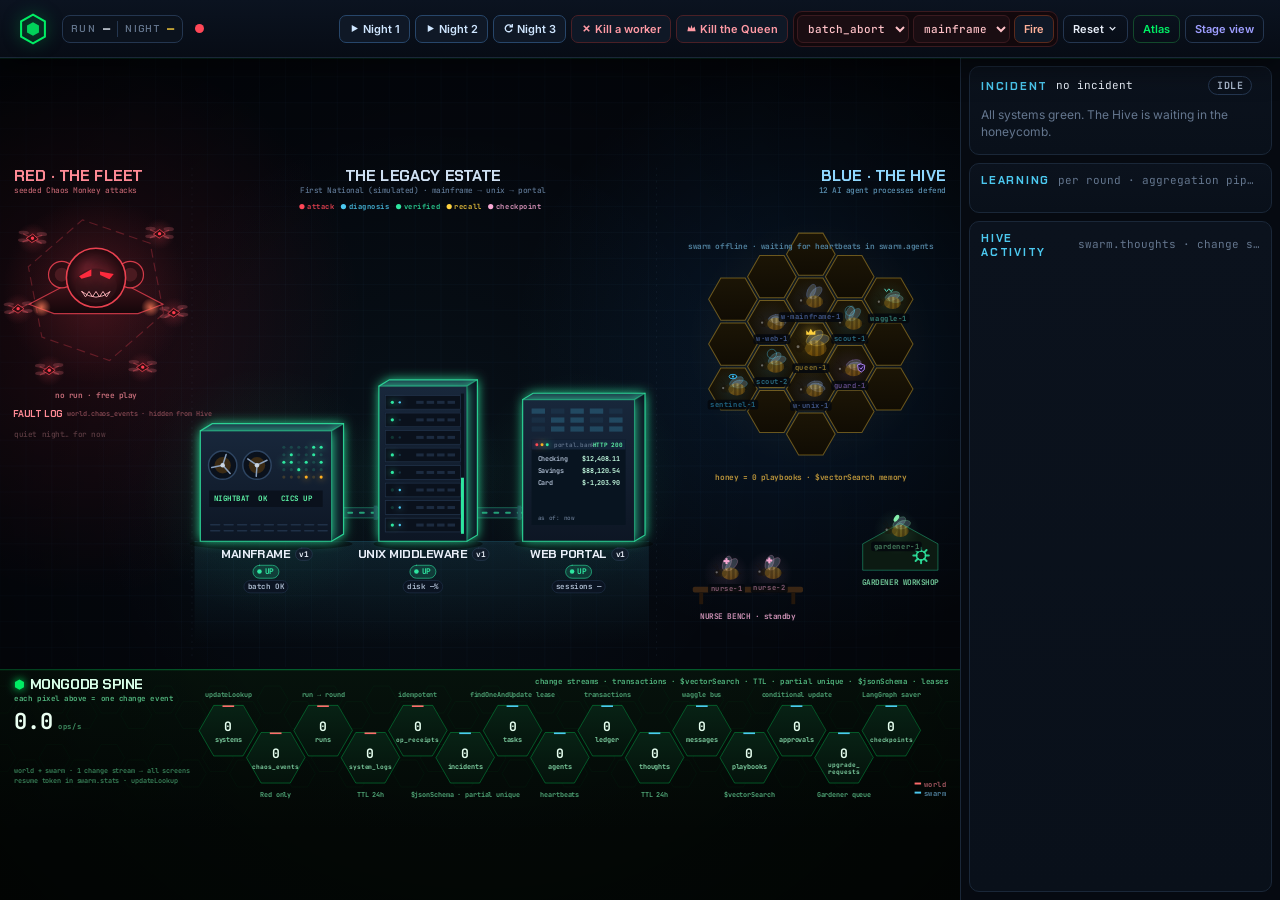
==== commit ff336303: "War room: simple hive (stage) view as the default page; classic kept at ?classic=1 and /classic The " ====
--- a/warroom/static/index.html
+++ b/warroom/static/index.html
@@ -40,6 +40,7 @@
       </div>
     </div>
     <button class="btn ghost atlas" id="btn-atlas">Atlas</button>
+    <a class="btn ghost" href="./" style="text-decoration:none" title="The simple stage view for the demo">Stage view</a>
   </nav>
 </header>
 
--- a/warroom/static/style.css
+++ b/warroom/static/style.css
@@ -366,3 +366,12 @@
 .ai-tally .ok { color: var(--green); font-weight: 600; } .ai-tally .bad { color: var(--red); font-weight: 600; }
 .ai-lead { flex-basis: 100%; font: 500 10.5px var(--mono); color: var(--ink2); white-space: nowrap; overflow: hidden; text-overflow: ellipsis; }
 .ai-lead b { color: var(--violet); }
+.ai-decision { font: 600 12px/1.3 var(--ui); padding: 3px 8px; border-radius: 6px; margin-bottom: 6px; }
+.ai-decision.ok { color: #c8ffe6; background: #06231a; border: 1px solid #145c40; }
+.ai-decision.bad { color: #ffd0d4; background: #2a0b10; border: 1px solid #7a2430; }
+.ai-hyps { list-style: none; margin: 0 0 5px; padding: 0; display: flex; flex-direction: column; gap: 1px; }
+.ai-hyps li { font: 500 11.5px/1.3 var(--mono); color: var(--muted); white-space: nowrap; overflow: hidden; text-overflow: ellipsis; }
+.ai-hyps li b { color: var(--violet); } .ai-hyps li span { font-family: var(--ui); }
+.ai-hyps li.top { color: var(--ink); font-size: 12.5px; } .ai-hyps li.top span { color: var(--ink2); }
+.ai-hyps li i { font-style: normal; color: #8f7fc0; font-size: 10px; }
+.ai-tag { margin-left: 6px; font: 700 9px var(--mono); letter-spacing: .06em; color: #e7dcff; background: #2b1d52; border: 1px solid #5a43a0; border-radius: 4px; padding: 0 4px; vertical-align: 1px; }
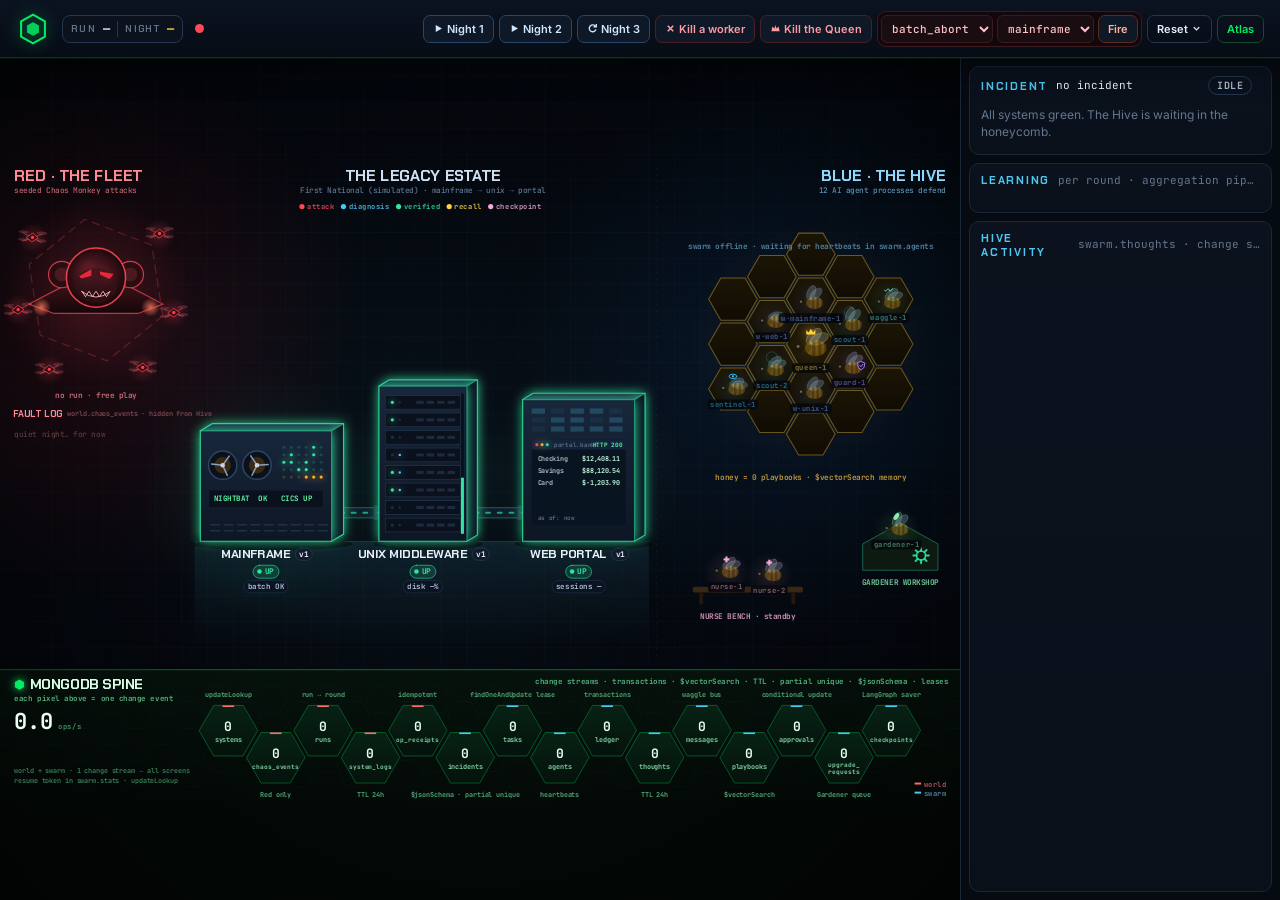
==== commit 01c8d047: "War room: Comms roster (swarm.roster) on snapshot, change stream, GET /api/roster and a compact card" ====
--- a/warroom/static/index.html
+++ b/warroom/static/index.html
@@ -40,7 +40,6 @@
       </div>
     </div>
     <button class="btn ghost atlas" id="btn-atlas">Atlas</button>
-    <a class="btn ghost" href="./" style="text-decoration:none" title="The simple stage view for the demo">Stage view</a>
   </nav>
 </header>
 
@@ -56,6 +55,10 @@
       <div class="card-h"><span class="kicker">INCIDENT</span><span id="inc-id" class="mono">no incident</span><span id="inc-status" class="pill">idle</span><span id="inc-timer" class="timer mono"></span></div>
       <div id="inc-body" class="inc-body"><div class="empty">All systems green. The Hive is waiting in the honeycomb.</div></div>
     </section>
+    <section class="card ai-card" id="ai-card" hidden>
+      <div class="card-h"><span class="kicker violet">AI SECOND OPINION</span><span id="ai-model" class="mono dim"></span><span id="ai-verdict" class="pill"></span></div>
+      <div id="ai-body"></div>
+    </section>
     <section class="card" id="recall-card" hidden>
       <div class="card-h"><span class="kicker gold">RECALL</span><span class="mono dim">$vectorSearch &middot; playbook_vec</span><span id="recall-used" class="pill"></span></div>
       <div id="recall-body"></div>
@@ -67,6 +70,10 @@
     <section class="card" id="garden-card" hidden>
       <div class="card-h"><span class="kicker green">GARDENER</span><span id="upg-id" class="mono"></span><span id="upg-status" class="pill"></span></div>
       <div id="garden-body"></div>
+    </section>
+    <section class="card roster-card" id="roster-card" hidden>
+      <div class="card-h"><span class="kicker">COMMS ROSTER</span><span class="mono dim">swarm.roster &middot; who is where</span><span id="roster-count" class="pill"></span></div>
+      <ol id="roster"></ol>
     </section>
     <section class="card grow" id="activity-card">
       <div class="card-h"><span class="kicker">HIVE ACTIVITY</span><span class="mono dim">swarm.thoughts &middot; change stream</span></div>
--- a/warroom/static/style.css
+++ b/warroom/static/style.css
@@ -375,3 +375,13 @@
 .ai-hyps li.top { color: var(--ink); font-size: 12.5px; } .ai-hyps li.top span { color: var(--ink2); }
 .ai-hyps li i { font-style: normal; color: #8f7fc0; font-size: 10px; }
 .ai-tag { margin-left: 6px; font: 700 9px var(--mono); letter-spacing: .06em; color: #e7dcff; background: #2b1d52; border: 1px solid #5a43a0; border-radius: 4px; padding: 0 4px; vertical-align: 1px; }
+
+/* ---------------------------------------------------------------- comms roster (SWARM_COMMS=1; js/roster.js) */
+.roster-card ol { list-style: none; margin: 0; padding: 0; max-height: 168px; overflow-y: auto; font: 11px/1.35 var(--mono); }
+.roster-card li { display: grid; grid-template-columns: 10px 128px 1fr; gap: 6px; align-items: baseline; padding: 1px 0; }
+.roster-card li i { width: 7px; height: 7px; border-radius: 50%; background: var(--muted); display: inline-block; }
+.roster-card li.working i { background: var(--green); } .roster-card li.standby i { background: var(--blue); }
+.roster-card li.dead i { background: var(--red); } .roster-card li.dead { color: var(--red2); }
+.roster-card li.retired { opacity: .45; } .roster-card li.took b { color: var(--gold); }
+.roster-card li span { overflow: hidden; text-overflow: ellipsis; white-space: nowrap; color: var(--ink2); }
+.roster-card li small { color: var(--muted); }
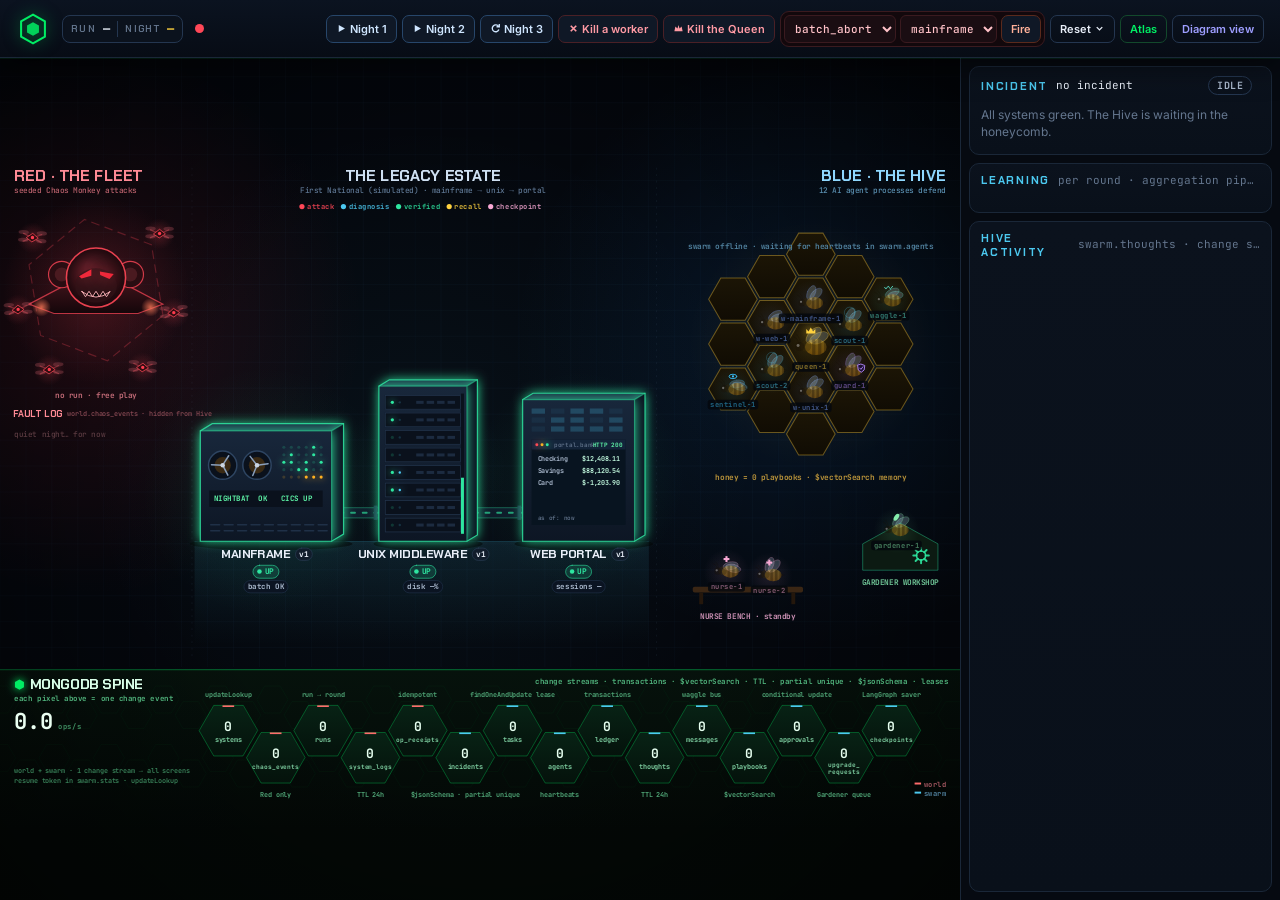
==== commit 9a011110: "War room: diagram view (agents + systems as a live wiring diagram, attack -> defence pairs) /diagram" ====
--- a/warroom/static/index.html
+++ b/warroom/static/index.html
@@ -40,6 +40,7 @@
       </div>
     </div>
     <button class="btn ghost atlas" id="btn-atlas">Atlas</button>
+    <a class="btn ghost" href="./diagram" style="text-decoration:none" title="The live diagram of the agents at work">Diagram view</a>
   </nav>
 </header>
 
@@ -72,7 +73,7 @@
       <div id="garden-body"></div>
     </section>
     <section class="card roster-card" id="roster-card" hidden>
-      <div class="card-h"><span class="kicker">COMMS ROSTER</span><span class="mono dim">swarm.roster &middot; who is where</span><span id="roster-count" class="pill"></span></div>
+      <div class="card-h"><span class="kicker">COMMS ROSTER</span><span class="mono dim">swarm.roster</span><span id="roster-count" class="pill"></span></div>
       <ol id="roster"></ol>
     </section>
     <section class="card grow" id="activity-card">
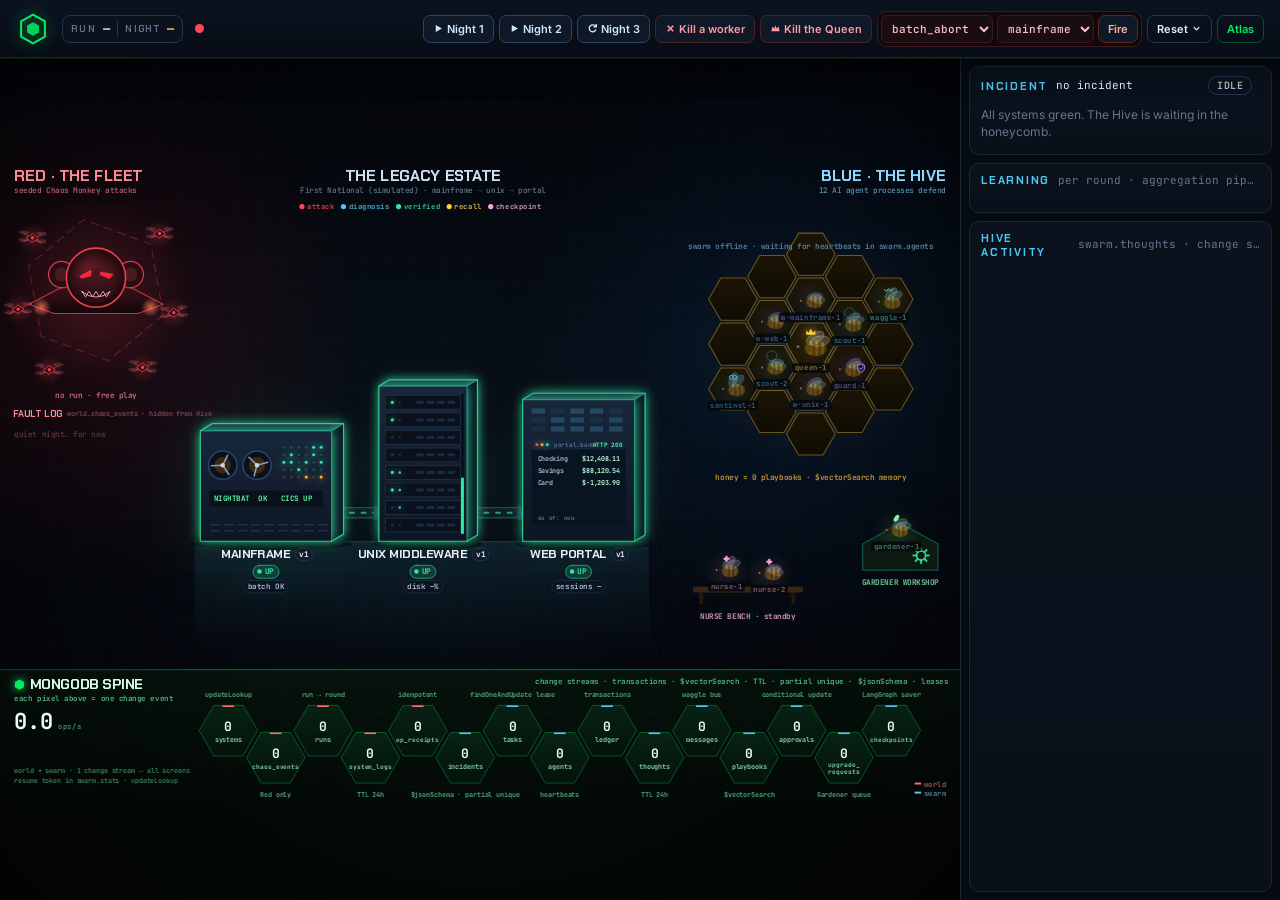
==== commit ccd0c684: "War room: roster card stays one header line and ~7 rows tall Co-Authored-By: Claude Opus 5.5 <norepl" ====
--- a/warroom/static/index.html
+++ b/warroom/static/index.html
@@ -40,7 +40,6 @@
       </div>
     </div>
     <button class="btn ghost atlas" id="btn-atlas">Atlas</button>
-    <a class="btn ghost" href="./diagram" style="text-decoration:none" title="The live diagram of the agents at work">Diagram view</a>
   </nav>
 </header>
 
--- a/warroom/static/style.css
+++ b/warroom/static/style.css
@@ -377,7 +377,8 @@
 .ai-tag { margin-left: 6px; font: 700 9px var(--mono); letter-spacing: .06em; color: #e7dcff; background: #2b1d52; border: 1px solid #5a43a0; border-radius: 4px; padding: 0 4px; vertical-align: 1px; }
 
 /* ---------------------------------------------------------------- comms roster (SWARM_COMMS=1; js/roster.js) */
-.roster-card ol { list-style: none; margin: 0; padding: 0; max-height: 168px; overflow-y: auto; font: 11px/1.35 var(--mono); }
+.roster-card ol { list-style: none; margin: 0; padding: 0; max-height: 112px; overflow-y: auto; font: 11px/1.35 var(--mono); }
+.roster-card .kicker, .roster-card .pill { white-space: nowrap; } .roster-card .card-h { margin-bottom: 4px; }
 .roster-card li { display: grid; grid-template-columns: 10px 128px 1fr; gap: 6px; align-items: baseline; padding: 1px 0; }
 .roster-card li i { width: 7px; height: 7px; border-radius: 50%; background: var(--muted); display: inline-block; }
 .roster-card li.working i { background: var(--green); } .roster-card li.standby i { background: var(--blue); }
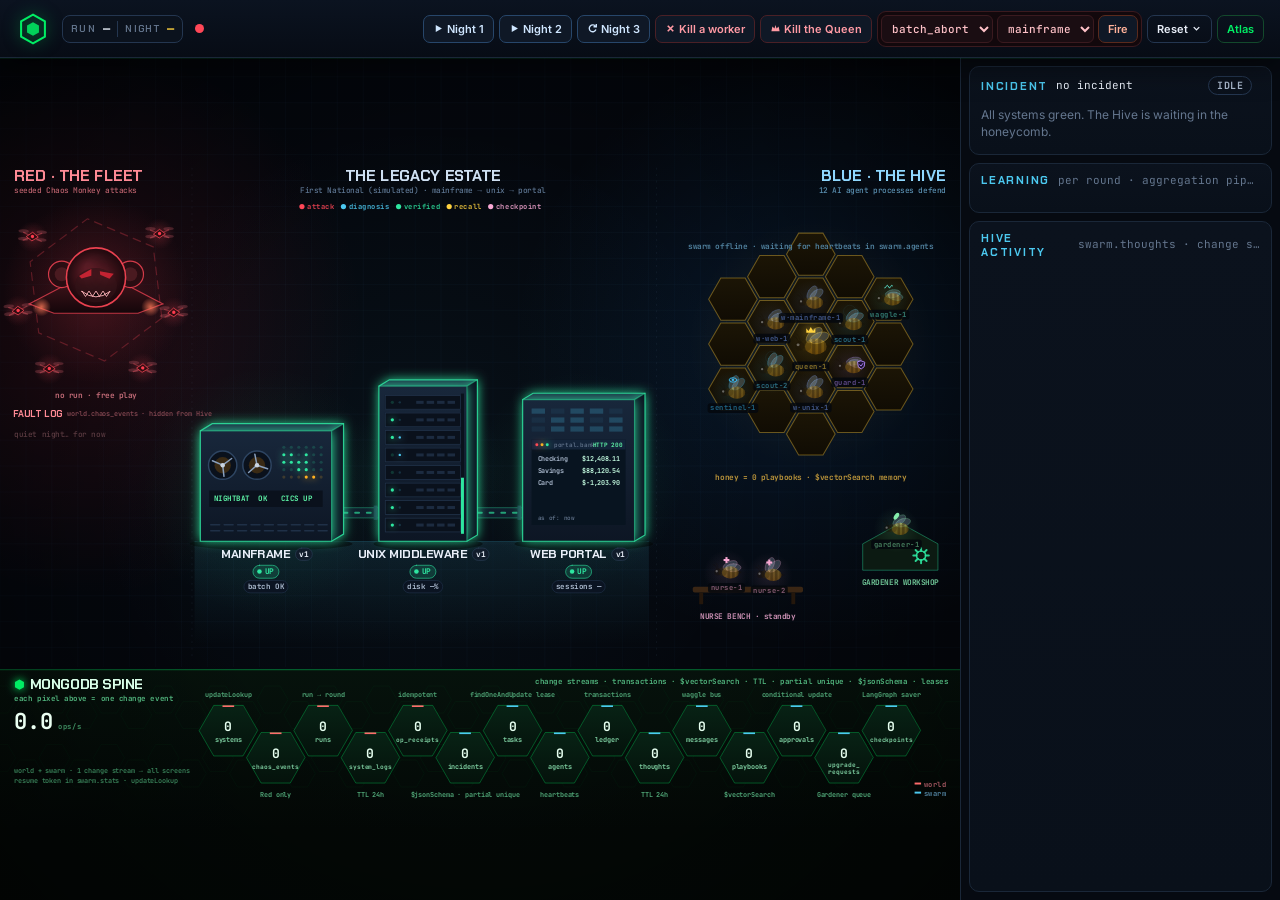
==== commit f0795c04: "War room: COMMS chip in the top bar shows stats:comms (messages / merged), hidden unless SWARM_COMMS" ====
--- a/warroom/static/index.html
+++ b/warroom/static/index.html
@@ -20,6 +20,7 @@
     </div>
   </div>
   <div class="runchip" id="runchip"><span class="lbl">RUN</span><span id="run-id">&mdash;</span><span class="sep"></span><span class="lbl">NIGHT</span><span id="run-round">&mdash;</span><span id="run-scn" class="scn"></span></div>
+  <div class="runchip" id="commschip" hidden title="Waggle's prioritised feed (SWARM_COMMS=1): hive messages + estate WARN/ERROR/ABEND log lines in, duplicates merged"><span class="lbl">COMMS</span><span id="comms-msgs">0</span><span class="scn">messages</span><span class="sep"></span><span id="comms-merged">0</span><span class="scn">merged</span></div>
   <div class="conn" id="conn"><i></i><span id="conn-text">connecting&hellip;</span></div>
   <nav class="controls">
     <button data-scn="bank-night-1" class="btn night"><svg class="ico" viewBox="0 0 16 16" aria-hidden="true"><path d="M4 3l9 5-9 5z" fill="currentColor"/></svg> Night 1</button>
@@ -71,10 +72,6 @@
       <div class="card-h"><span class="kicker green">GARDENER</span><span id="upg-id" class="mono"></span><span id="upg-status" class="pill"></span></div>
       <div id="garden-body"></div>
     </section>
-    <section class="card roster-card" id="roster-card" hidden>
-      <div class="card-h"><span class="kicker">COMMS ROSTER</span><span class="mono dim">swarm.roster</span><span id="roster-count" class="pill"></span></div>
-      <ol id="roster"></ol>
-    </section>
     <section class="card grow" id="activity-card">
       <div class="card-h"><span class="kicker">HIVE ACTIVITY</span><span class="mono dim">swarm.thoughts &middot; change stream</span></div>
       <ol id="activity"></ol>
--- a/warroom/static/style.css
+++ b/warroom/static/style.css
@@ -61,6 +61,7 @@
 .runchip .lbl { font: 600 10px var(--display); letter-spacing: .14em; color: var(--muted); }
 .runchip .sep { width: 1px; height: 16px; background: var(--line2); }
 .runchip .scn { color: var(--muted); font-size: 11px; font-weight: 400; }
+.runchip[hidden] { display: none; }
 .runchip #run-round { color: var(--gold); }
 .conn { display: flex; align-items: center; gap: 7px; font: 500 11px var(--mono); color: var(--muted); white-space: nowrap; }
 .conn i { width: 9px; height: 9px; border-radius: 50%; background: var(--muted); }
@@ -375,14 +376,3 @@
 .ai-hyps li.top { color: var(--ink); font-size: 12.5px; } .ai-hyps li.top span { color: var(--ink2); }
 .ai-hyps li i { font-style: normal; color: #8f7fc0; font-size: 10px; }
 .ai-tag { margin-left: 6px; font: 700 9px var(--mono); letter-spacing: .06em; color: #e7dcff; background: #2b1d52; border: 1px solid #5a43a0; border-radius: 4px; padding: 0 4px; vertical-align: 1px; }
-
-/* ---------------------------------------------------------------- comms roster (SWARM_COMMS=1; js/roster.js) */
-.roster-card ol { list-style: none; margin: 0; padding: 0; max-height: 112px; overflow-y: auto; font: 11px/1.35 var(--mono); }
-.roster-card .kicker, .roster-card .pill { white-space: nowrap; } .roster-card .card-h { margin-bottom: 4px; }
-.roster-card li { display: grid; grid-template-columns: 10px 128px 1fr; gap: 6px; align-items: baseline; padding: 1px 0; }
-.roster-card li i { width: 7px; height: 7px; border-radius: 50%; background: var(--muted); display: inline-block; }
-.roster-card li.working i { background: var(--green); } .roster-card li.standby i { background: var(--blue); }
-.roster-card li.dead i { background: var(--red); } .roster-card li.dead { color: var(--red2); }
-.roster-card li.retired { opacity: .45; } .roster-card li.took b { color: var(--gold); }
-.roster-card li span { overflow: hidden; text-overflow: ellipsis; white-space: nowrap; color: var(--ink2); }
-.roster-card li small { color: var(--muted); }
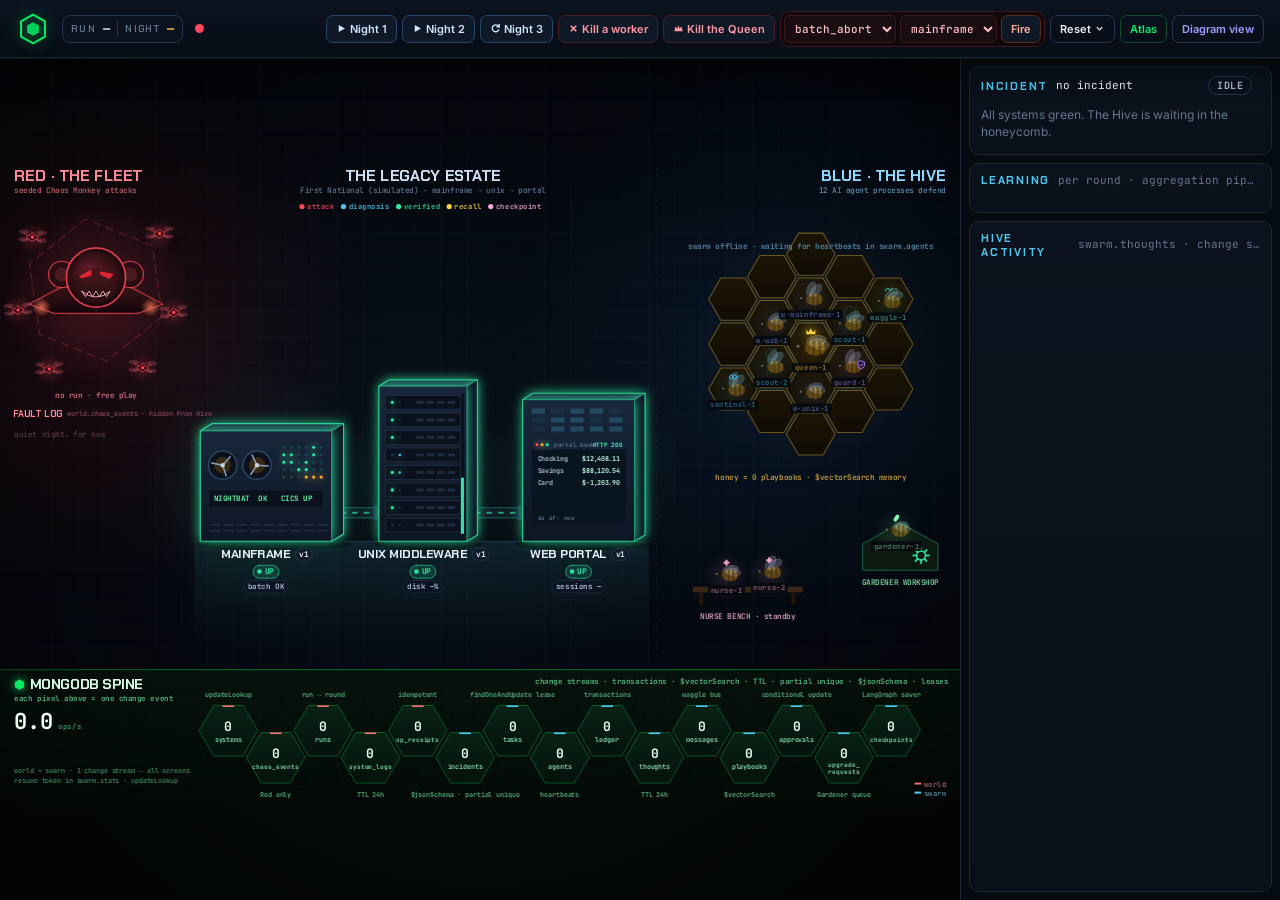
==== commit d98ccbe2: "Merge remote-tracking branch 'origin/main' into w32-fleet-survival-b" ====
--- a/warroom/static/index.html
+++ b/warroom/static/index.html
@@ -20,7 +20,6 @@
     </div>
   </div>
   <div class="runchip" id="runchip"><span class="lbl">RUN</span><span id="run-id">&mdash;</span><span class="sep"></span><span class="lbl">NIGHT</span><span id="run-round">&mdash;</span><span id="run-scn" class="scn"></span></div>
-  <div class="runchip" id="commschip" hidden title="Waggle's prioritised feed (SWARM_COMMS=1): hive messages + estate WARN/ERROR/ABEND log lines in, duplicates merged"><span class="lbl">COMMS</span><span id="comms-msgs">0</span><span class="scn">messages</span><span class="sep"></span><span id="comms-merged">0</span><span class="scn">merged</span></div>
   <div class="conn" id="conn"><i></i><span id="conn-text">connecting&hellip;</span></div>
   <nav class="controls">
     <button data-scn="bank-night-1" class="btn night"><svg class="ico" viewBox="0 0 16 16" aria-hidden="true"><path d="M4 3l9 5-9 5z" fill="currentColor"/></svg> Night 1</button>
@@ -41,6 +40,7 @@
       </div>
     </div>
     <button class="btn ghost atlas" id="btn-atlas">Atlas</button>
+    <a class="btn ghost" href="./diagram" style="text-decoration:none" title="The live diagram of the agents at work">Diagram view</a>
   </nav>
 </header>
 
@@ -71,6 +71,10 @@
     <section class="card" id="garden-card" hidden>
       <div class="card-h"><span class="kicker green">GARDENER</span><span id="upg-id" class="mono"></span><span id="upg-status" class="pill"></span></div>
       <div id="garden-body"></div>
+    </section>
+    <section class="card roster-card" id="roster-card" hidden>
+      <div class="card-h"><span class="kicker">COMMS ROSTER</span><span class="mono dim">swarm.roster</span><span id="roster-count" class="pill"></span></div>
+      <ol id="roster"></ol>
     </section>
     <section class="card grow" id="activity-card">
       <div class="card-h"><span class="kicker">HIVE ACTIVITY</span><span class="mono dim">swarm.thoughts &middot; change stream</span></div>
--- a/warroom/static/style.css
+++ b/warroom/static/style.css
@@ -61,7 +61,6 @@
 .runchip .lbl { font: 600 10px var(--display); letter-spacing: .14em; color: var(--muted); }
 .runchip .sep { width: 1px; height: 16px; background: var(--line2); }
 .runchip .scn { color: var(--muted); font-size: 11px; font-weight: 400; }
-.runchip[hidden] { display: none; }
 .runchip #run-round { color: var(--gold); }
 .conn { display: flex; align-items: center; gap: 7px; font: 500 11px var(--mono); color: var(--muted); white-space: nowrap; }
 .conn i { width: 9px; height: 9px; border-radius: 50%; background: var(--muted); }
@@ -376,3 +375,14 @@
 .ai-hyps li.top { color: var(--ink); font-size: 12.5px; } .ai-hyps li.top span { color: var(--ink2); }
 .ai-hyps li i { font-style: normal; color: #8f7fc0; font-size: 10px; }
 .ai-tag { margin-left: 6px; font: 700 9px var(--mono); letter-spacing: .06em; color: #e7dcff; background: #2b1d52; border: 1px solid #5a43a0; border-radius: 4px; padding: 0 4px; vertical-align: 1px; }
+
+/* ---------------------------------------------------------------- comms roster (SWARM_COMMS=1; js/roster.js) */
+.roster-card ol { list-style: none; margin: 0; padding: 0; max-height: 112px; overflow-y: auto; font: 11px/1.35 var(--mono); }
+.roster-card .kicker, .roster-card .pill { white-space: nowrap; } .roster-card .card-h { margin-bottom: 4px; }
+.roster-card li { display: grid; grid-template-columns: 10px 128px 1fr; gap: 6px; align-items: baseline; padding: 1px 0; }
+.roster-card li i { width: 7px; height: 7px; border-radius: 50%; background: var(--muted); display: inline-block; }
+.roster-card li.working i { background: var(--green); } .roster-card li.standby i { background: var(--blue); }
+.roster-card li.dead i { background: var(--red); } .roster-card li.dead { color: var(--red2); }
+.roster-card li.retired { opacity: .45; } .roster-card li.took b { color: var(--gold); }
+.roster-card li span { overflow: hidden; text-overflow: ellipsis; white-space: nowrap; color: var(--ink2); }
+.roster-card li small { color: var(--muted); }
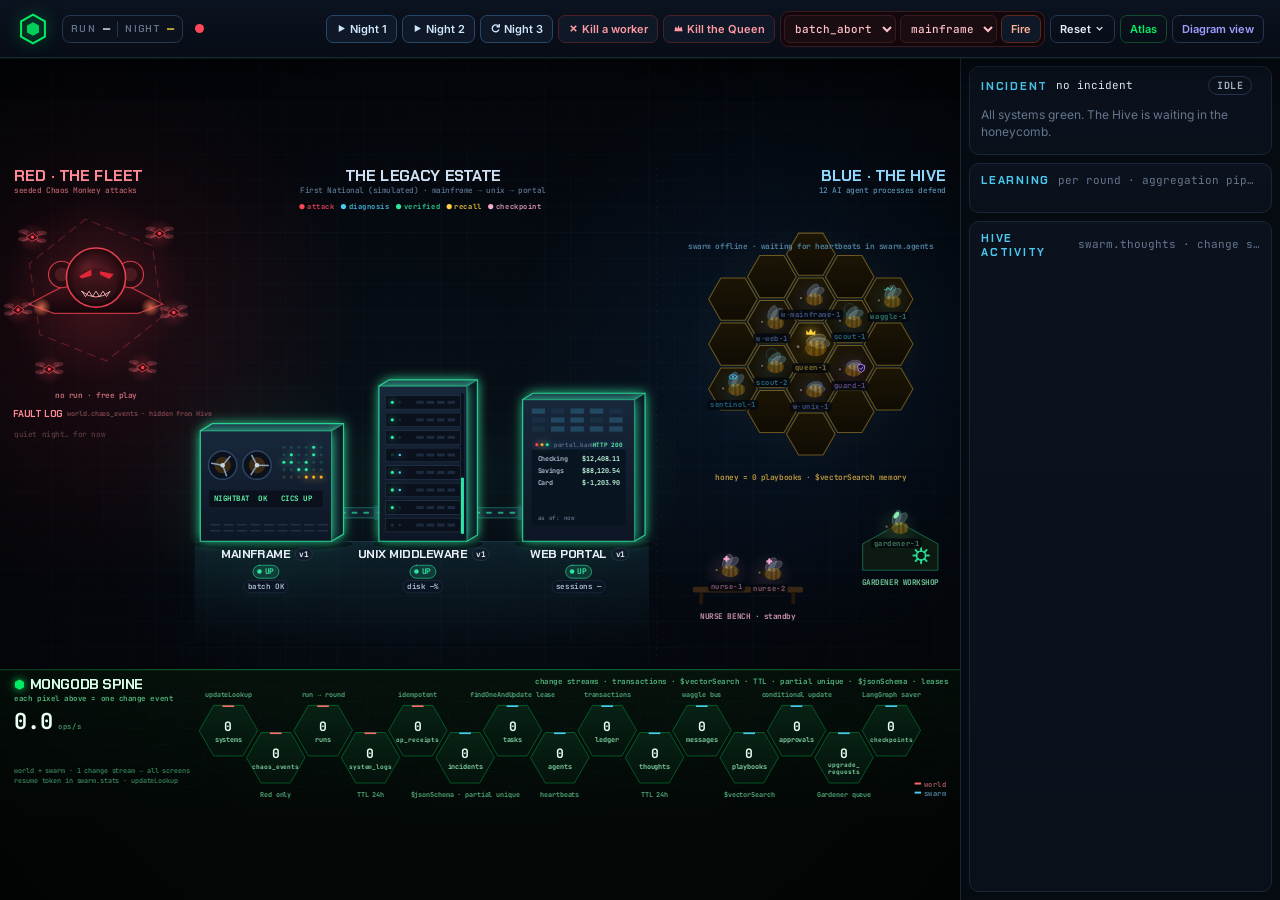
==== commit 34f56f57: "Merge w29-comms-priorities into main (W29: SWARM_COMMS log feed + Queen priorities; default off; M7)" ====
--- a/warroom/static/index.html
+++ b/warroom/static/index.html
@@ -20,6 +20,7 @@
     </div>
   </div>
   <div class="runchip" id="runchip"><span class="lbl">RUN</span><span id="run-id">&mdash;</span><span class="sep"></span><span class="lbl">NIGHT</span><span id="run-round">&mdash;</span><span id="run-scn" class="scn"></span></div>
+  <div class="runchip" id="commschip" hidden title="Waggle's prioritised feed (SWARM_COMMS=1): hive messages + estate WARN/ERROR/ABEND log lines in, duplicates merged"><span class="lbl">COMMS</span><span id="comms-msgs">0</span><span class="scn">messages</span><span class="sep"></span><span id="comms-merged">0</span><span class="scn">merged</span></div>
   <div class="conn" id="conn"><i></i><span id="conn-text">connecting&hellip;</span></div>
   <nav class="controls">
     <button data-scn="bank-night-1" class="btn night"><svg class="ico" viewBox="0 0 16 16" aria-hidden="true"><path d="M4 3l9 5-9 5z" fill="currentColor"/></svg> Night 1</button>
--- a/warroom/static/style.css
+++ b/warroom/static/style.css
@@ -61,6 +61,7 @@
 .runchip .lbl { font: 600 10px var(--display); letter-spacing: .14em; color: var(--muted); }
 .runchip .sep { width: 1px; height: 16px; background: var(--line2); }
 .runchip .scn { color: var(--muted); font-size: 11px; font-weight: 400; }
+.runchip[hidden] { display: none; }
 .runchip #run-round { color: var(--gold); }
 .conn { display: flex; align-items: center; gap: 7px; font: 500 11px var(--mono); color: var(--muted); white-space: nowrap; }
 .conn i { width: 9px; height: 9px; border-radius: 50%; background: var(--muted); }
